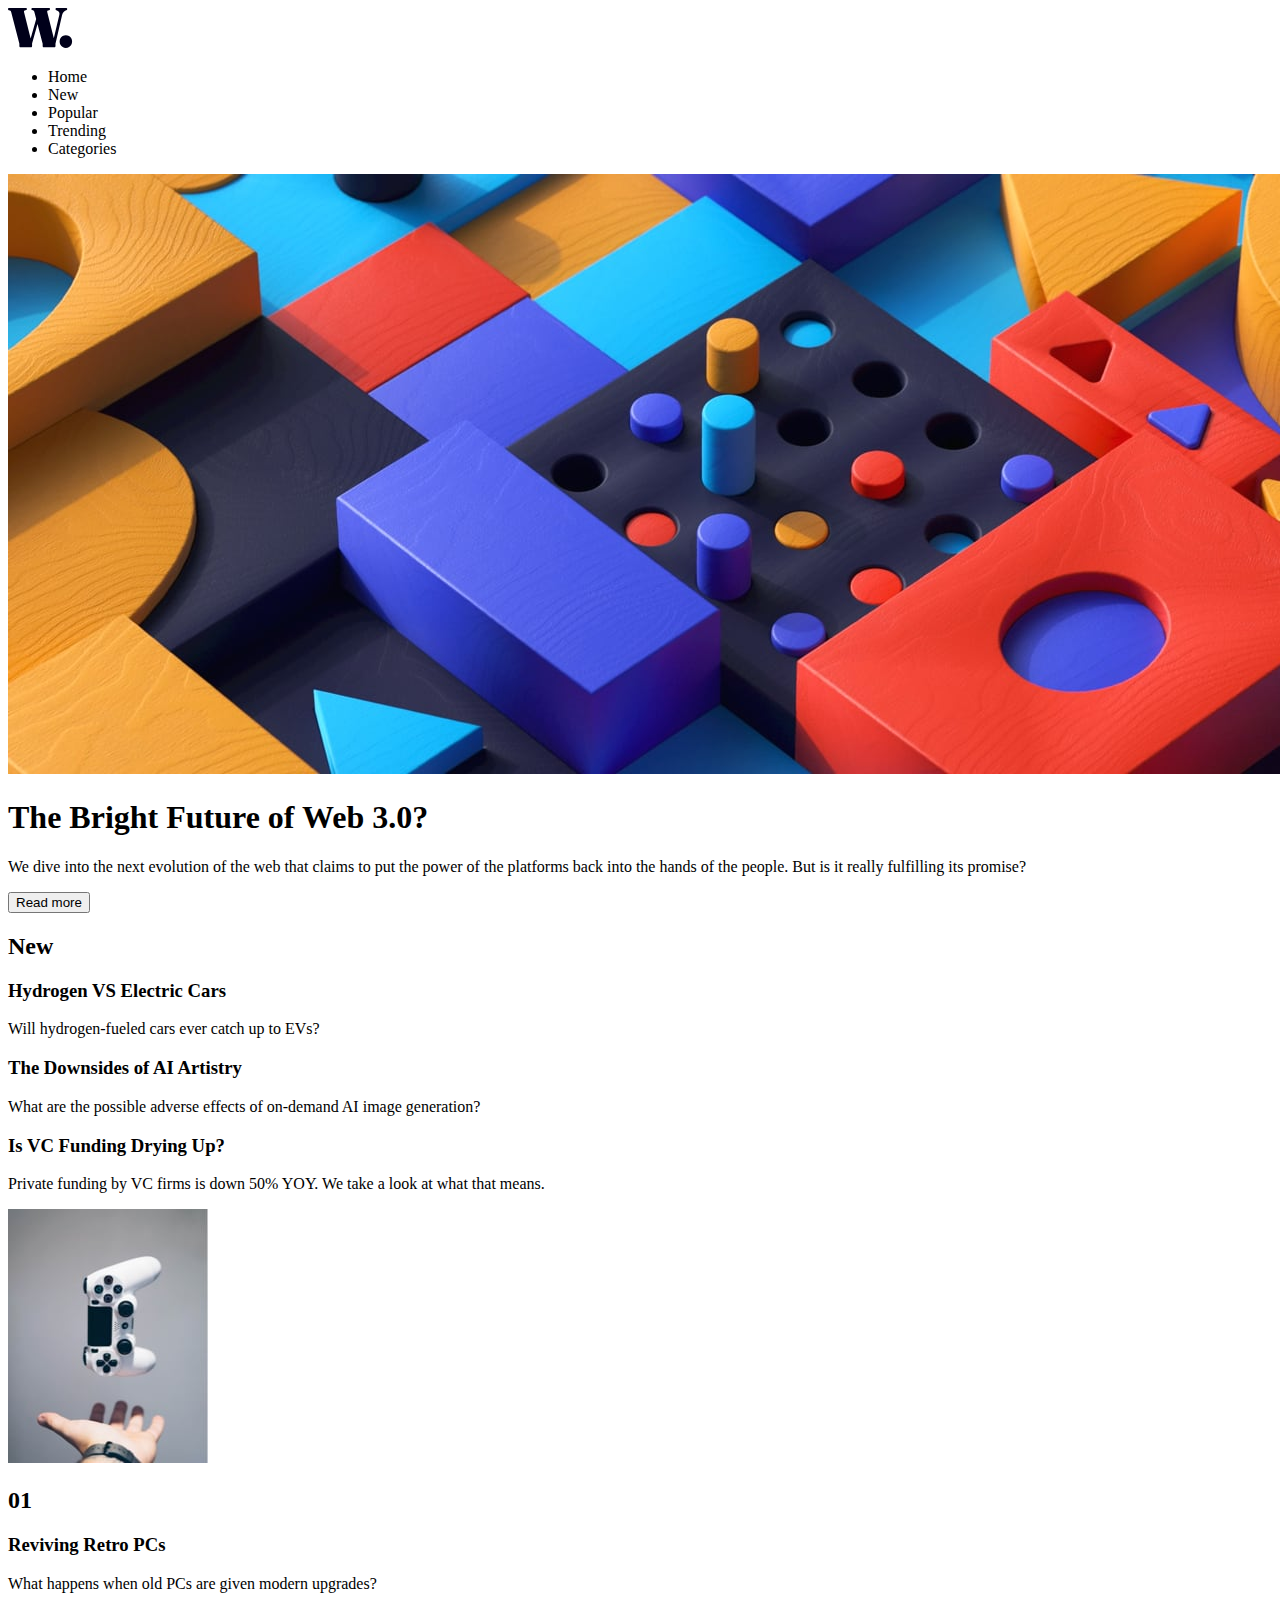
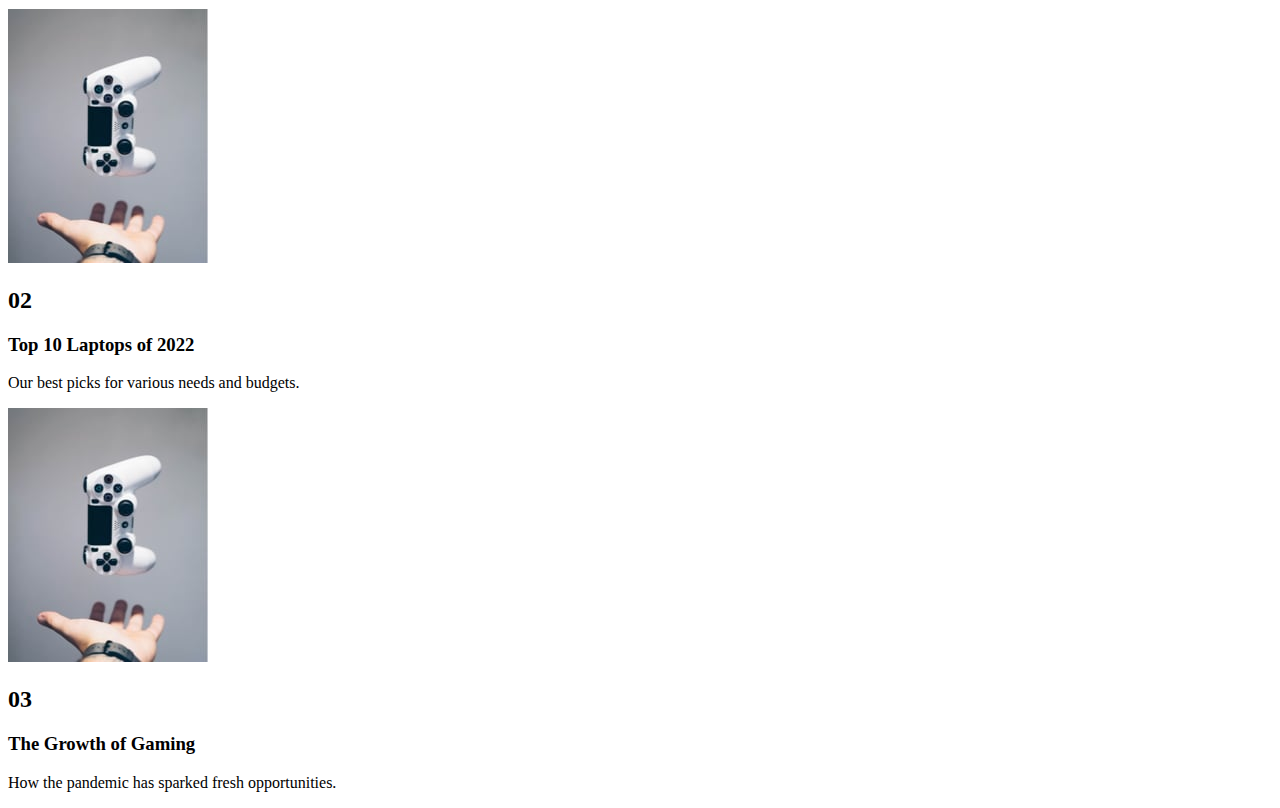
==== news-homepage-main/news-homepage-main/index.html @ 10fc408f "bento-proyect-finished" ====
<!DOCTYPE html>
<html lang="en">
  <head>
    <meta charset="UTF-8" />
    <meta name="viewport" content="width=device-width, initial-scale=1.0" />
    <title>Document</title>
  </head>
  <body>
    <header class="header">
      <img src="./assets/images/logo.svg" alt="" />
      <nav class="nav">
        <ul class="nav_list">
          <li>Home</li>
          <li>New</li>
          <li>Popular</li>
          <li>Trending</li>
          <li>Categories</li>
        </ul>
      </nav>
    </header>

    <main class="main">
      <section class="">
        <img class="main_img" src="./assets/images/image-web-3-desktop.jpg" alt="" />
        <h1>The Bright Future of Web 3.0?</h1>
        <article class="main_contend">
          <p class="main_contend--text">
            We dive into the next evolution of the web that claims to put the
            power of the platforms back into the hands of the people. But is it
            really fulfilling its promise?
          </p>
          <button class="main_contend--button">Read more</button>
        </article>
        <article class="main_news">
          <h2>New</h2>
          <div class="main_news--new">
            <h3>Hydrogen VS Electric Cars</h3>
            <p>Will hydrogen-fueled cars ever catch up to EVs?</p>
          </div>
          <div class="main_news--new">
            <h3>The Downsides of AI Artistry</h3>
            <p>
              What are the possible adverse effects of on-demand AI image
              generation?
            </p>
          </div>
          <div class="main_news--new">
            <h3>Is VC Funding Drying Up?</h3>
            <p>
              Private funding by VC firms is down 50% YOY. We take a look at
              what that means.
            </p>
          </div>
        </article>
      </section>
    </main>

    <footer class="">
      <span class="footer_top">
        <img src="./assets/images/image-gaming-growth.jpg" alt="" />
        <div class="footer_top--contend">
          <h2>01</h2>
          <h3>Reviving Retro PCs</h3>
          <p>What happens when old PCs are given modern upgrades?</p>
        </div>
      </span>

      <span class="footer_top">
        <img src="./assets/images/image-gaming-growth.jpg" alt="" />
        <div class="footer_top--contend">
          <h2>02</h2>
          <h3>Top 10 Laptops of 2022</h3>
          <p>Our best picks for various needs and budgets.</p>
        </div>
      </span>

      <span class="footer_top">
        <img src="./assets/images/image-gaming-growth.jpg" alt="" />
        <div class="footer_top--contend">
          <h2>03</h2>
          <h3>The Growth of Gaming</h3>
          <p>How the pandemic has sparked fresh opportunities.</p>
        </div>
      </span>
    </footer>
  </body>
</html>
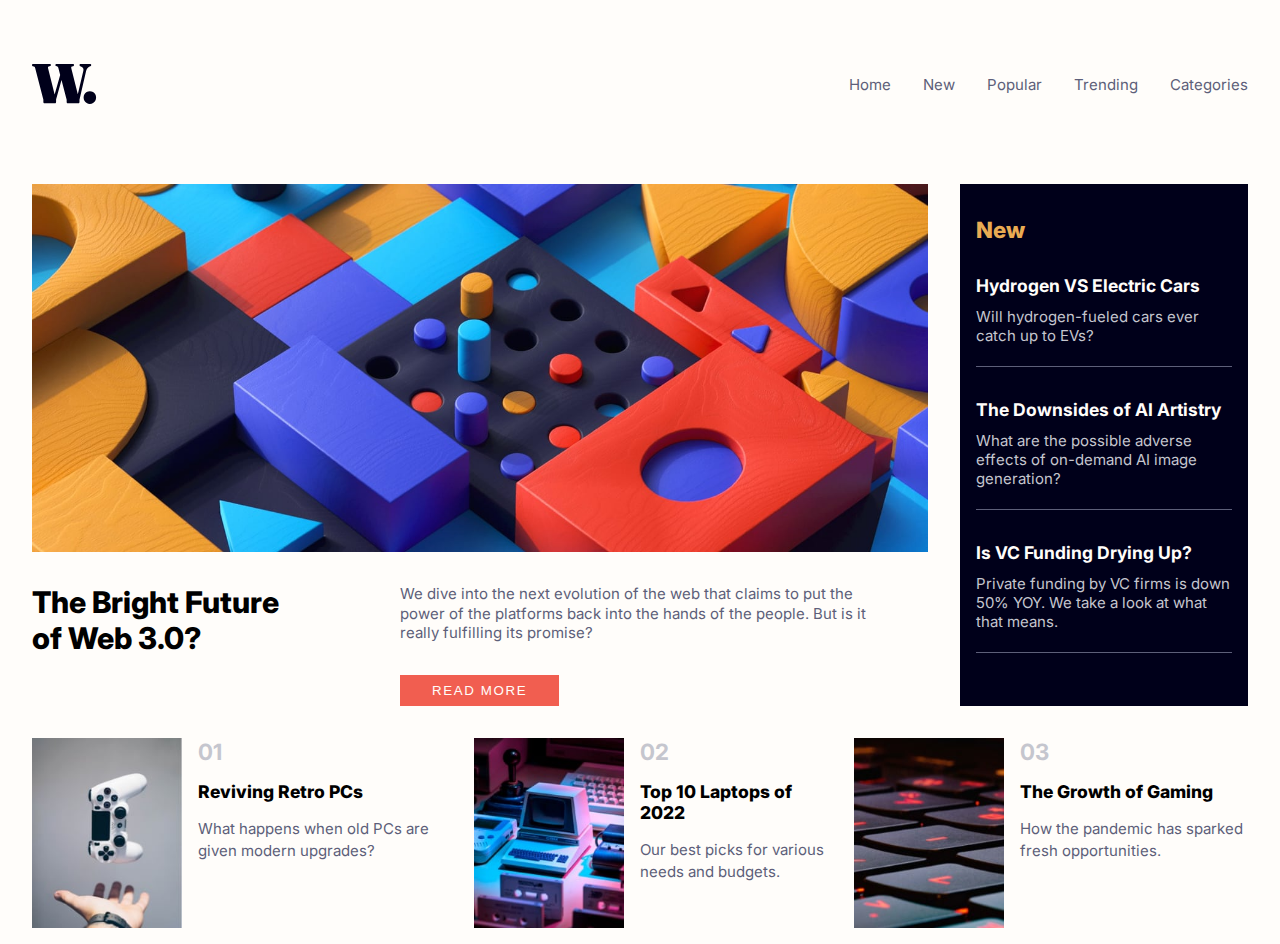
==== commit c4156e5e: "bento-proyect-finished-desktop-dessing" ====
--- a/news-homepage-main/news-homepage-main/index.html
+++ b/news-homepage-main/news-homepage-main/index.html
@@ -4,84 +4,87 @@
     <meta charset="UTF-8" />
     <meta name="viewport" content="width=device-width, initial-scale=1.0" />
     <title>Document</title>
+    <link rel="stylesheet" href="style.css" />
   </head>
-  <body>
+  <body class="wrapper">
     <header class="header">
       <img src="./assets/images/logo.svg" alt="" />
       <nav class="nav">
         <ul class="nav_list">
-          <li>Home</li>
-          <li>New</li>
-          <li>Popular</li>
-          <li>Trending</li>
-          <li>Categories</li>
+          <li><a href="">Home</a></li>
+          <li><a href="">New</a></li>
+          <li><a href="">Popular</a></li>
+          <li><a href="">Trending</a></li>
+          <li><a href="">Categories</a></li>
         </ul>
       </nav>
     </header>
 
     <main class="main">
-      <section class="">
-        <img class="main_img" src="./assets/images/image-web-3-desktop.jpg" alt="" />
-        <h1>The Bright Future of Web 3.0?</h1>
-        <article class="main_contend">
-          <p class="main_contend--text">
-            We dive into the next evolution of the web that claims to put the
-            power of the platforms back into the hands of the people. But is it
-            really fulfilling its promise?
+      <img
+        class="main_img"
+        src="./assets/images/image-web-3-desktop.jpg"
+        alt=""
+      />
+      <h1>The Bright Future of Web 3.0?</h1>
+      <article class="main_contend">
+        <p class="main_contend--text">
+          We dive into the next evolution of the web that claims to put the
+          power of the platforms back into the hands of the people. But is it
+          really fulfilling its promise?
+        </p>
+        <button class="main_contend--button">Read more</button>
+      </article>
+      <article class="main_news">
+        <h2>New</h2>
+        <div class="main_news--new">
+          <h3>Hydrogen VS Electric Cars</h3>
+          <p>Will hydrogen-fueled cars ever catch up to EVs?</p>
+        </div>
+        <div class="main_news--new">
+          <h3>The Downsides of AI Artistry</h3>
+          <p>
+            What are the possible adverse effects of on-demand AI image
+            generation?
           </p>
-          <button class="main_contend--button">Read more</button>
-        </article>
-        <article class="main_news">
-          <h2>New</h2>
-          <div class="main_news--new">
-            <h3>Hydrogen VS Electric Cars</h3>
-            <p>Will hydrogen-fueled cars ever catch up to EVs?</p>
-          </div>
-          <div class="main_news--new">
-            <h3>The Downsides of AI Artistry</h3>
-            <p>
-              What are the possible adverse effects of on-demand AI image
-              generation?
-            </p>
-          </div>
-          <div class="main_news--new">
-            <h3>Is VC Funding Drying Up?</h3>
-            <p>
-              Private funding by VC firms is down 50% YOY. We take a look at
-              what that means.
-            </p>
-          </div>
-        </article>
-      </section>
+        </div>
+        <div class="main_news--new">
+          <h3>Is VC Funding Drying Up?</h3>
+          <p>
+            Private funding by VC firms is down 50% YOY. We take a look at what
+            that means.
+          </p>
+        </div>
+      </article>
     </main>
 
-    <footer class="">
-      <span class="footer_top">
+    <footer class="footer">
+      <div class="footer_top">
         <img src="./assets/images/image-gaming-growth.jpg" alt="" />
         <div class="footer_top--contend">
           <h2>01</h2>
           <h3>Reviving Retro PCs</h3>
           <p>What happens when old PCs are given modern upgrades?</p>
         </div>
-      </span>
+      </div>
 
-      <span class="footer_top">
-        <img src="./assets/images/image-gaming-growth.jpg" alt="" />
+      <div class="footer_top">
+        <img src="./assets/images/image-retro-pcs.jpg" alt="" />
         <div class="footer_top--contend">
           <h2>02</h2>
           <h3>Top 10 Laptops of 2022</h3>
           <p>Our best picks for various needs and budgets.</p>
         </div>
-      </span>
+      </div>
 
-      <span class="footer_top">
-        <img src="./assets/images/image-gaming-growth.jpg" alt="" />
+      <div class="footer_top">
+        <img src="./assets/images/image-top-laptops.jpg" alt="" />
         <div class="footer_top--contend">
           <h2>03</h2>
           <h3>The Growth of Gaming</h3>
           <p>How the pandemic has sparked fresh opportunities.</p>
         </div>
-      </span>
+      </div>
     </footer>
   </body>
 </html>
--- a/news-homepage-main/news-homepage-main/style.css
+++ b/news-homepage-main/news-homepage-main/style.css
@@ -0,0 +1,188 @@
+@import url('https://fonts.googleapis.com/css2?family=Inter:wght@400;700;800&display=swap');
+
+:root {
+
+    --font-family:'Inter', sans-serif;
+    --font-size:15px;
+    --font-weight-regular : 400;
+    --font-weight-bold: 700;
+    --font-weight-extra-bold: 800;
+
+
+    /* COLORS */
+
+    --primary-soft-orange:hsl(35, 77%, 62%);
+    --primary-soft-red:hsl(5, 85%, 63%);
+
+    --neutral-off-white:hsl(36, 100%, 99%);
+    --neutral-grayish-blue:hsl(233, 8%, 79%);
+    --neutral-dark-grayish-blue: hsl(236, 13%, 42%);
+    --neutral-very-dark-blue: hsl(240, 100%, 5%);
+
+}
+
+* {
+    box-sizing: border-box;
+    margin: 0;
+}
+
+img {
+    max-width: 100%;
+    height: auto;
+}
+
+a{
+    text-decoration: none;
+    color: inherit;
+}
+
+.wrapper{
+    max-width: 1440px;
+    margin: 0 auto;
+
+}
+
+body {
+    background-color: var(--neutral-off-white);
+    font-family: var(--font-family);
+    font-size: var(--font-size);
+
+}
+
+.header {
+    display: flex;
+    align-items: center;
+    justify-content: space-between;
+    padding: 1rem 2rem; 
+    margin: 3rem 0;
+}
+
+.nav_list {
+    display: flex;
+    gap: 2rem;
+    list-style: none;
+
+    color: var(--neutral-dark-grayish-blue) ;
+}
+
+.main {
+
+    display: grid;
+    grid-template-columns: 1fr 2fr 1fr;
+    grid-template-rows: 1fr .2fr;
+    grid-template-areas: 
+        "image image new"
+        "title article new"
+    ;
+
+    padding: 1rem 2rem; 
+    gap: 2rem;
+
+}
+
+.main > img {
+    grid-area: image;
+}
+
+ h1{
+    grid-area: title;
+
+    font-weight: var(--font-weight-extra-bold);
+    padding-right: 2rem;
+}
+
+.main_contend{
+    grid-area: article;
+
+    padding: 0 3rem;
+    display: flex;
+    flex-direction: column;
+    align-items: start;
+    gap: 2rem;
+
+    color: var(--neutral-dark-grayish-blue);
+}
+
+.main_contend--text{
+    line-height: 1.3;
+}
+
+.main_contend--button {
+    border: none;
+    background-color: var(--primary-soft-red);
+    color: var(--neutral-off-white);
+    padding: .5rem 2rem;
+
+    text-transform: uppercase;
+    font-weight: var(--font-weight-regular);
+    letter-spacing: .1rem;
+}
+
+.main_news{
+    grid-area: new;
+    background-color: var(--neutral-very-dark-blue);
+    color: var(--neutral-off-white);
+    padding: 2rem 1rem;
+
+    display: flex;
+    flex-direction: column;
+    gap: 2rem;
+}
+
+.main_news h2 {
+    color: var(--primary-soft-orange);
+    font-weight: var(--font-weight-extra-bold);
+    
+}
+
+.main_news--new {
+    display: flex;
+    flex-direction: column;
+    gap: .7rem;
+
+    padding-bottom: 1.3rem;
+    border-bottom: 1px solid var(--neutral-dark-grayish-blue);
+}
+
+.main_news--new p {
+    color: var(--neutral-grayish-blue);
+}
+
+.footer{
+    display: flex;
+    justify-content: space-between;
+    align-items: center;
+    gap: 1rem;
+
+    padding: 1rem 2rem; 
+}
+
+.footer_top{
+    display: flex;
+    gap: 1rem;
+}
+
+.footer_top img {
+    max-width: 150px;
+}
+
+.footer_top--contend{
+    display: flex;
+    flex-direction: column;
+    gap: 1rem;
+}
+
+.footer_top--contend h2{
+    color: var( --neutral-grayish-blue);
+}
+
+.footer_top--contend h3 {
+    font-weight: var(--font-weight-extra-bold);
+}
+
+.footer_top--contend p {
+    color: var(--neutral-dark-grayish-blue);
+    line-height: 1.5;
+}
+
+
